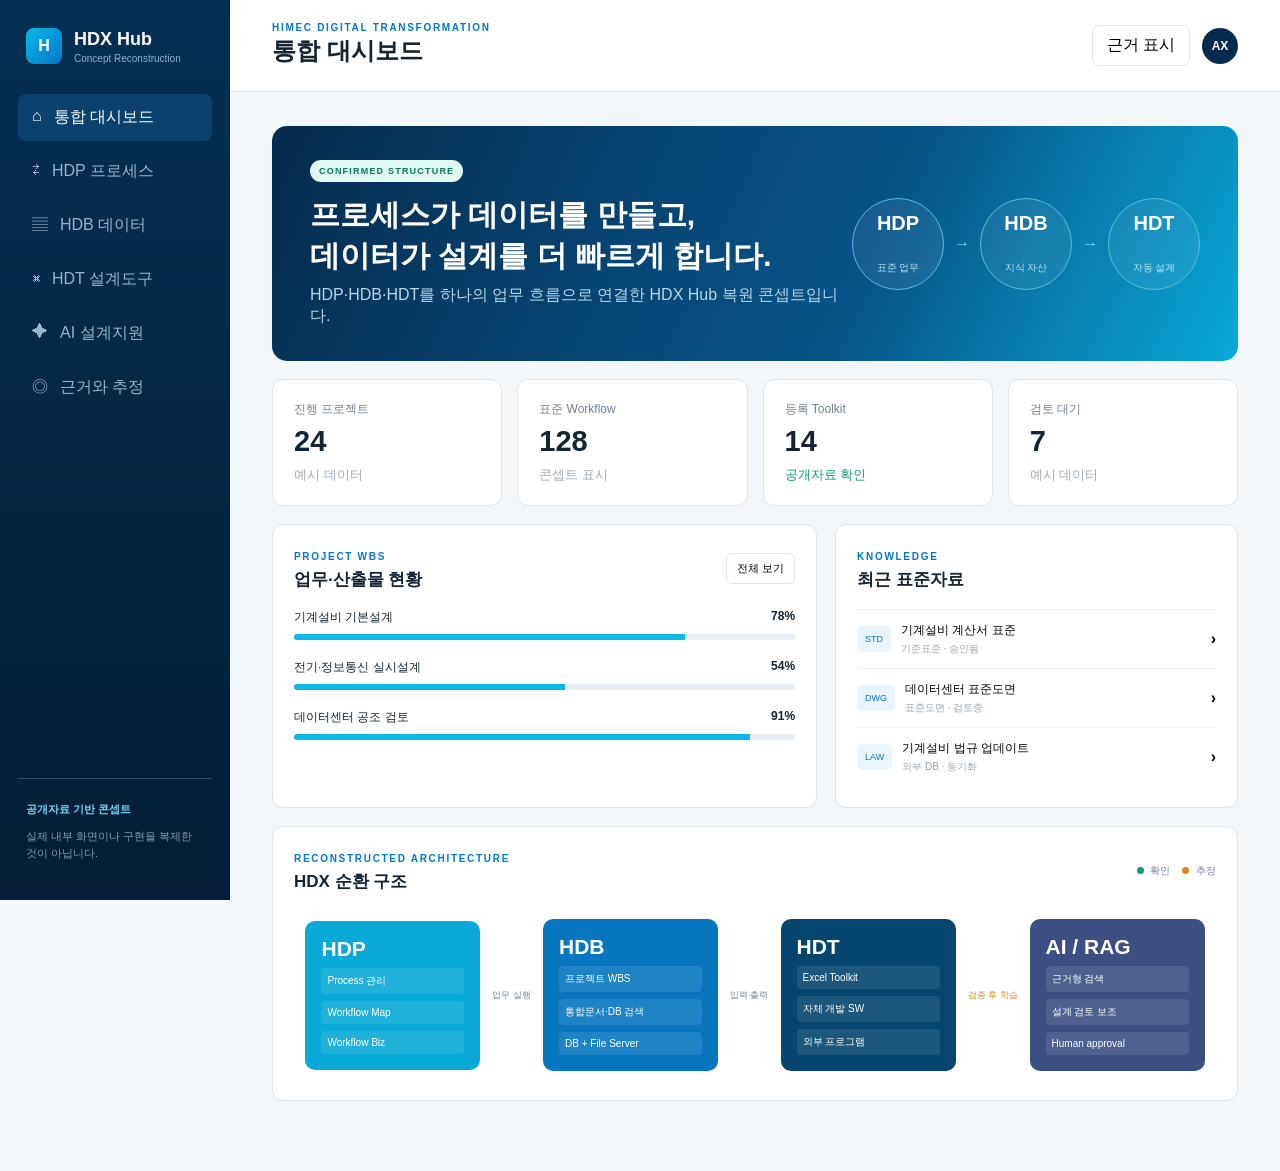
==== index.html @ 9b3a32bc "Publish responsive HDX concept" ====
<!doctype html>
<html lang="ko">
<head>
  <meta charset="utf-8"><meta name="viewport" content="width=device-width,initial-scale=1">
  <meta name="robots" content="noindex,nofollow,noarchive,nosnippet,noimageindex">
  <title>HDX Hub — Reverse Engineering Concept</title>
  <meta name="description" content="하이멕 공개 자료를 토대로 복원한 HDX Hub 플랫폼 콘셉트">
  <link rel="stylesheet" href="style.css">
</head>
<body>
  <aside class="rail">
    <div class="brand"><span class="mark">H</span><div><b>HDX Hub</b><small>Concept Reconstruction</small></div></div>
    <nav id="nav">
      <button class="active" data-view="overview">⌂ <span>통합 대시보드</span></button>
      <button data-view="hdp">⇄ <span>HDP 프로세스</span></button>
      <button data-view="hdb">▤ <span>HDB 데이터</span></button>
      <button data-view="hdt">⌘ <span>HDT 설계도구</span></button>
      <button data-view="ai">✦ <span>AI 설계지원</span></button>
      <button data-view="evidence">◎ <span>근거와 추정</span></button>
    </nav>
    <div class="scope"><b>공개자료 기반 콘셉트</b><p>실제 내부 화면이나 구현을 복제한 것이 아닙니다.</p></div>
  </aside>
  <main>
    <header><div><p class="eyebrow">HIMEC DIGITAL TRANSFORMATION</p><h1 id="title">통합 대시보드</h1></div><div class="header-actions"><button class="ghost" id="toggleEvidence">근거 표시</button><div class="avatar">AX</div></div></header>

    <section class="view active" id="overview">
      <div class="hero"><div><span class="pill confirmed">CONFIRMED STRUCTURE</span><h2>프로세스가 데이터를 만들고,<br>데이터가 설계를 더 빠르게 합니다.</h2><p>HDP·HDB·HDT를 하나의 업무 흐름으로 연결한 HDX Hub 복원 콘셉트입니다.</p></div><div class="cycle"><div>HDP<small>표준 업무</small></div><i>→</i><div>HDB<small>지식 자산</small></div><i>→</i><div>HDT<small>자동 설계</small></div></div></div>
      <div class="metrics"><article><span>진행 프로젝트</span><b>24</b><small>예시 데이터</small></article><article><span>표준 Workflow</span><b>128</b><small>콘셉트 표시</small></article><article><span>등록 Toolkit</span><b>14</b><small class="confirmed-text">공개자료 확인</small></article><article><span>검토 대기</span><b>7</b><small>예시 데이터</small></article></div>
      <div class="grid two"><article class="panel"><div class="panel-head"><div><span class="kicker">PROJECT WBS</span><h3>업무·산출물 현황</h3></div><button>전체 보기</button></div><div class="progress-list"><div><span>기계설비 기본설계</span><b>78%</b><i style="--p:78%"></i></div><div><span>전기·정보통신 실시설계</span><b>54%</b><i style="--p:54%"></i></div><div><span>데이터센터 공조 검토</span><b>91%</b><i style="--p:91%"></i></div></div></article><article class="panel"><div class="panel-head"><div><span class="kicker">KNOWLEDGE</span><h3>최근 표준자료</h3></div></div><div class="docs"><button><i>STD</i><span>기계설비 계산서 표준<small>기준표준 · 승인됨</small></span><b>›</b></button><button><i>DWG</i><span>데이터센터 표준도면<small>표준도면 · 검토중</small></span><b>›</b></button><button><i>LAW</i><span>기계설비 법규 업데이트<small>외부 DB · 동기화</small></span><b>›</b></button></div></article></div>
      <article class="panel architecture"><div class="panel-head"><div><span class="kicker">RECONSTRUCTED ARCHITECTURE</span><h3>HDX 순환 구조</h3></div><span class="legend"><i></i> 확인 <i></i> 추정</span></div><div class="arch-flow"><div class="arch-card cyan"><b>HDP</b><span>Process 관리</span><span>Workflow Map</span><span>Workflow Biz</span></div><em>업무 실행</em><div class="arch-card blue"><b>HDB</b><span>프로젝트 WBS</span><span>통합문서·DB 검색</span><span>DB + File Server</span></div><em>입력·출력</em><div class="arch-card navy"><b>HDT</b><span>Excel Toolkit</span><span>자체 개발 SW</span><span>외부 프로그램</span></div><em class="inferred">검증 후 학습</em><div class="arch-card ai"><b>AI / RAG</b><span>근거형 검색</span><span>설계 검토 보조</span><span>Human approval</span></div></div></article>
    </section>

    <section class="view" id="hdp"><div class="section-intro"><span class="pill confirmed">HDP · ENGINEERING PROCESS</span><h2>숙련자의 암묵지를 실행 가능한 표준으로</h2><p>부서·담당자마다 달랐던 업무를 WBS, 입력조건, 산출물, 검토 게이트로 구조화합니다.</p></div><div class="process-board"><div class="lane-labels"><b>단계</b><b>업무</b><b>입력 데이터</b><b>산출물 / Gate</b></div><div class="process-row"><i>01</i><strong>프로젝트 착수</strong><span>계약·요구조건</span><button>프로젝트 개요 승인</button></div><div class="process-row"><i>02</i><strong>기본설계</strong><span>기준·부하·기상</span><button>계산서 검토</button></div><div class="process-row"><i>03</i><strong>실시설계</strong><span>장비·배관·전력</span><button>도면 간섭 검토</button></div><div class="process-row"><i>04</i><strong>성과품 제출</strong><span>도면·계산서·보고서</span><button>최종 승인·보관</button></div></div><div class="callout"><b>복원 원칙</b><p>프로세스는 단순 체크리스트가 아니라, 각 업무가 어떤 데이터를 읽고 어떤 산출물을 남기는지 정의하는 데이터 생성 규칙이어야 합니다.</p></div></section>

    <section class="view" id="hdb"><div class="section-intro"><span class="pill confirmed">HDB · ENGINEERING DATABASE</span><h2>문서 보관함에서 설계 지식 그래프로</h2><p>공개 개념도의 전사·프로젝트·서버 계층을 화면 정보구조로 복원했습니다.</p></div><div class="data-layout"><div class="tree panel"><h3>프로젝트 분류</h3><button class="selected">▾ 데이터센터</button><button>　서울 DC-24</button><button>　글로벌 DC-07</button><button>▸ 업무시설</button><button>▸ 연구시설</button></div><div class="panel table"><div class="panel-head"><div><span class="kicker">INTEGRATED SEARCH</span><h3>통합문서·DB 검색</h3></div><input placeholder="프로젝트, 문서, 기준, 파라미터 검색"></div><div class="table-row head"><span>유형</span><span>자료명</span><span>프로젝트</span><span>상태</span></div><div class="table-row"><i>CALC</i><b>냉방부하 계산서</b><span>서울 DC-24</span><em>승인</em></div><div class="table-row"><i>DWG</i><b>공조계통 표준도면</b><span>전사 표준</span><em>표준</em></div><div class="table-row"><i>LAW</i><b>관련 법규·공공데이터</b><span>외부 연계</span><em>동기화</em></div></div></div></section>

    <section class="view" id="hdt"><div class="section-intro"><span class="pill confirmed">HDT · ENGINEERING TOOLKITS</span><h2>익숙한 도구를 유지하며 자동화의 문턱을 낮추다</h2><p>Excel·외부 프로그램 연계에서 시작해 자체 개발과 플랫폼 내 직접 설계로 확장합니다.</p></div><div class="tool-grid"><article><i>XL</i><b>Excel Toolkit</b><p>기존 수식·계산 절차 연결</p><span>확인</span></article><article><i>301</i><b>HDT-301</b><p>WUE 연구 기반 도구</p><span>확인</span></article><article><i>302</i><b>HDT-302</b><p>Chiller water saving</p><span>확인</span></article><article><i>LSP</i><b>AutoLISP</b><p>CAD 반복 작업 시범 자동화</p><span>확인</span></article><article class="inferred-card"><i>BIM</i><b>BIM Connector</b><p>Revit/Dynamo 연계 후보</p><span>추정</span></article><article class="inferred-card"><i>API</i><b>Solver Gateway</b><p>해석 SW와 입출력 표준화</p><span>추정</span></article></div></section>

    <section class="view" id="ai"><div class="section-intro"><span class="pill inferred-pill">PROPOSED AI LAYER</span><h2>답을 만드는 AI보다, 근거를 따라가는 AI</h2><p>표준 프로세스와 검증된 DB 위에서만 작동하고 엔지니어 승인 후 업무에 반영되는 구조입니다.</p></div><div class="ai-chat panel"><div class="chat-head"><b>HDX Engineering Assistant</b><span>RAG · Evidence mode</span></div><div class="message user">데이터센터 외기냉방 검토 시 확인해야 할 기준과 유사 프로젝트를 찾아줘.</div><div class="message bot"><b>검토 순서 제안</b><ol><li>프로젝트 요구조건과 기상 기준 확인</li><li>승인된 표준 계산서 및 유사 프로젝트 비교</li><li>HDT 계산 결과와 설계자 판단을 함께 기록</li></ol><div class="citations">근거 3건 · 전사 표준 2 · 프로젝트 문서 1</div></div><div class="approval"><button>근거 열기</button><button class="primary">검토 요청</button></div></div><div class="guardrails"><article><b>출처 고정</b><p>문서 버전·페이지·프로젝트 권한을 함께 반환</p></article><article><b>설계자 승인</b><p>AI 결과는 자동 확정하지 않고 검토 Gate로 전달</p></article><article><b>감사 추적</b><p>질문·근거·결정·수정 이력을 프로젝트에 보존</p></article></div></section>

    <section class="view" id="evidence"><div class="section-intro"><span class="pill confirmed">EVIDENCE MATRIX</span><h2>무엇이 사실이고, 무엇이 복원 가설인가</h2><p>UI 요소를 클릭하면 근거 수준이 드러나도록 설계했습니다.</p></div><div class="evidence-table panel"><div class="ev-row head"><span>구성</span><span>판정</span><span>근거</span><span>해석</span></div><div class="ev-row"><b>HDP/HDB/HDT 3요소</b><em class="ok">확인</em><span>하이멕 DX 논문 Fig.1</span><p>플랫폼의 공식 정보구조</p></div><div class="ev-row"><b>Workflow·WBS·통합검색</b><em class="ok">확인</em><span>2025 DX 구축사례 논문</span><p>공개 개념도에 명시</p></div><div class="ev-row"><b>DB + File Server</b><em class="ok">확인</em><span>2025 DX 구축사례 논문</span><p>파라미터와 문서 분리</p></div><div class="ev-row"><b>RAG 검색 계층</b><em class="partial">부분확인</em><span>회사 발표의 RAG 구축</span><p>HDB 위 배치는 합리적 추정</p></div><div class="ev-row"><b>Revit/Dynamo 직접 연동</b><em class="guess">미확인</em><span>업계 벤치마크</span><p>후보 기능이며 현재 사실 아님</p></div><div class="ev-row"><b>지식그래프·디지털트윈</b><em class="guess">제안</em><span>글로벌 AX 방향</span><p>중장기 확장 계층</p></div></div></section>
  </main>
  <script src="app.js"></script>
</body></html>
---- style.css ----
:root{--blue:#0477c9;--cyan:#09b8e8;--navy:#062b4d;--ink:#152332;--muted:#718092;--line:#dce6ee;--bg:#f3f7fa;--white:#fff;--green:#0f9b78;--amber:#d78b15}*{box-sizing:border-box}body{margin:0;font-family:Inter,Pretendard,"Noto Sans KR",Arial,sans-serif;color:var(--ink);background:var(--bg)}button,input{font:inherit}.rail{position:fixed;inset:0 auto 0 0;width:230px;background:linear-gradient(180deg,#052f53,#031e36);color:#fff;padding:28px 18px;display:flex;flex-direction:column;z-index:5}.brand{display:flex;gap:12px;align-items:center;padding:0 8px 30px}.mark{width:36px;height:36px;border-radius:8px;display:grid;place-items:center;background:linear-gradient(135deg,var(--cyan),var(--blue));font-weight:900}.brand b{display:block;font-size:18px}.brand small{display:block;color:#8eb1cd;font-size:10px;margin-top:3px}nav{display:grid;gap:7px}nav button{border:0;background:transparent;color:#97b5cc;text-align:left;padding:13px 14px;border-radius:8px;cursor:pointer;display:flex;gap:12px}nav button.active,nav button:hover{background:#0b416c;color:white}.scope{margin-top:auto;border-top:1px solid #31516a;padding:20px 8px 0}.scope b{font-size:11px;color:#6ed8f3}.scope p{font-size:11px;color:#829db2;line-height:1.5}main{margin-left:230px;min-height:100vh}header{height:92px;background:white;border-bottom:1px solid var(--line);display:flex;align-items:center;justify-content:space-between;padding:0 42px;position:sticky;top:0;z-index:4}h1{font-size:24px;margin:2px 0}.eyebrow,.kicker{font-size:10px;letter-spacing:1.7px;color:var(--blue);font-weight:800;margin:0}.header-actions{display:flex;align-items:center;gap:12px}.ghost{border:1px solid var(--line);background:#fff;border-radius:7px;padding:9px 14px;cursor:pointer}.avatar{width:36px;height:36px;border-radius:50%;background:var(--navy);color:white;display:grid;place-items:center;font-size:12px;font-weight:800}.view{display:none;padding:34px 42px 70px;max-width:1500px;margin:auto}.view.active{display:block}.hero{background:linear-gradient(115deg,#062b4d 0%,#07558a 62%,#09a9d9);color:white;border-radius:15px;padding:34px 38px;display:flex;justify-content:space-between;align-items:center;overflow:hidden}.hero h2{font-size:30px;line-height:1.35;margin:13px 0 9px}.hero p{color:#b9d7e9;margin:0}.pill{display:inline-block;font-size:9px;letter-spacing:1.2px;padding:6px 9px;border-radius:20px;font-weight:800}.confirmed{background:#dff8f2;color:#08795e}.inferred-pill{background:#fff2d9;color:#a45e00}.cycle{display:flex;align-items:center;gap:10px}.cycle div{width:92px;height:92px;border:1px solid #57bddd;background:#ffffff10;border-radius:50%;display:grid;place-items:center;font-size:20px;font-weight:800}.cycle small{display:block;font-size:10px;color:#bce4ef;font-weight:400}.cycle i{font-style:normal;color:#7ddbf3}.metrics{display:grid;grid-template-columns:repeat(4,1fr);gap:15px;margin:18px 0}.metrics article,.panel{background:white;border:1px solid var(--line);border-radius:11px;padding:21px}.metrics span{display:block;color:var(--muted);font-size:12px}.metrics b{font-size:29px;display:block;margin:7px 0}.metrics small{color:#a0abb6}.confirmed-text{color:var(--green)!important}.grid.two{display:grid;grid-template-columns:1.15fr .85fr;gap:18px}.panel-head{display:flex;align-items:center;justify-content:space-between;margin-bottom:18px}.panel-head h3{margin:4px 0 0;font-size:17px}.panel-head button,.panel-head input{border:1px solid var(--line);background:white;border-radius:6px;padding:7px 10px;font-size:11px}.progress-list{display:grid;gap:19px}.progress-list div{display:grid;grid-template-columns:1fr auto;gap:8px;font-size:12px}.progress-list i{grid-column:1/3;height:6px;border-radius:10px;background:linear-gradient(90deg,var(--cyan) var(--p),#e8eef3 var(--p));}.docs{display:grid}.docs button{border:0;border-top:1px solid #edf1f5;background:white;padding:12px 0;display:flex;align-items:center;gap:10px;text-align:left}.docs i{font-style:normal;font-size:9px;background:#eaf4fb;color:var(--blue);padding:8px;border-radius:5px}.docs span{flex:1;font-size:12px}.docs small{display:block;color:#98a4af;margin-top:3px}.architecture{margin-top:18px}.legend{font-size:10px;color:var(--muted)}.legend i{display:inline-block;width:7px;height:7px;background:var(--green);border-radius:50%;margin:0 4px 0 9px}.legend i:last-child{background:var(--amber)}.arch-flow{display:flex;align-items:center;justify-content:center;gap:12px;overflow:auto;padding:8px}.arch-card{min-width:175px;border-radius:10px;color:#fff;padding:16px;display:grid;gap:7px}.arch-card b{font-size:21px}.arch-card span{font-size:10px;background:#ffffff18;padding:6px;border-radius:4px}.cyan{background:#09a9d7}.blue{background:#0876bf}.navy{background:#06466e}.ai{background:#3b4f83}.arch-flow em{font-size:9px;color:#7c8995;font-style:normal}.arch-flow .inferred{color:var(--amber)}.section-intro{margin:10px 0 28px}.section-intro h2{font-size:28px;margin:13px 0 8px}.section-intro p{color:var(--muted)}.process-board{background:white;border:1px solid var(--line);border-radius:12px;overflow:hidden}.lane-labels,.process-row{display:grid;grid-template-columns:70px 1fr 1.2fr 1fr;align-items:center}.lane-labels{background:#eef5f9;color:#61768a;font-size:10px;padding:12px 20px}.process-row{padding:18px 20px;border-top:1px solid var(--line)}.process-row i{font-style:normal;color:var(--cyan);font-weight:800}.process-row span{color:var(--muted);font-size:12px}.process-row button{background:#edf7fc;color:#0472b7;border:0;border-radius:6px;padding:9px}.callout{border-left:4px solid var(--cyan);background:#eaf8fc;padding:16px 20px;margin-top:18px}.callout p{margin:5px 0;color:#4b6575}.data-layout{display:grid;grid-template-columns:230px 1fr;gap:18px}.tree{display:grid;align-content:start;gap:6px}.tree button{text-align:left;border:0;background:white;padding:10px;border-radius:5px;color:#667788}.tree button.selected{background:#e4f4fb;color:#0471b5;font-weight:700}.table .panel-head input{width:280px}.table-row{display:grid;grid-template-columns:65px 1.5fr 1fr 80px;align-items:center;padding:14px;border-top:1px solid var(--line);font-size:11px}.table-row i{font-style:normal;color:var(--blue);font-weight:800}.table-row em{font-style:normal;color:var(--green)}.table-row.head{color:#8795a2;background:#f7fafc}.tool-grid{display:grid;grid-template-columns:repeat(3,1fr);gap:16px}.tool-grid article{background:white;border:1px solid var(--line);border-radius:11px;padding:24px;position:relative}.tool-grid i{display:grid;place-items:center;width:44px;height:44px;border-radius:8px;background:#e5f5fb;color:var(--blue);font-style:normal;font-weight:800}.tool-grid b{display:block;margin:17px 0 6px}.tool-grid p{color:var(--muted);font-size:12px}.tool-grid span{position:absolute;right:16px;top:16px;color:var(--green);font-size:10px}.tool-grid .inferred-card{border-style:dashed}.tool-grid .inferred-card span{color:var(--amber)}.ai-chat{max-width:800px;margin:auto}.chat-head{display:flex;justify-content:space-between;border-bottom:1px solid var(--line);padding-bottom:14px}.chat-head span{color:var(--green);font-size:11px}.message{max-width:78%;padding:15px 17px;border-radius:12px;margin:18px 0;font-size:13px;line-height:1.65}.message.user{margin-left:auto;background:var(--blue);color:white}.message.bot{background:#f1f6f9}.message ol{padding-left:19px}.citations{color:var(--blue);border-top:1px solid var(--line);margin-top:10px;padding-top:8px;font-size:10px}.approval{text-align:right}.approval button{border:1px solid var(--line);background:white;border-radius:6px;padding:9px 14px;margin-left:7px}.approval .primary{background:var(--blue);color:white}.guardrails{display:grid;grid-template-columns:repeat(3,1fr);gap:15px;max-width:800px;margin:18px auto}.guardrails article{background:white;border:1px solid var(--line);padding:18px;border-radius:9px}.guardrails p{font-size:11px;color:var(--muted)}.ev-row{display:grid;grid-template-columns:1.1fr 90px 1.2fr 1fr;gap:15px;align-items:center;padding:15px;border-top:1px solid var(--line);font-size:11px}.ev-row.head{background:#f5f8fa;color:#778794}.ev-row em{font-style:normal;font-weight:800}.ok{color:var(--green)}.partial{color:var(--blue)}.guess{color:var(--amber)}.evidence-on .inferred-card,.evidence-on .arch-flow .inferred{outline:2px solid #f0b34e}@media(max-width:1000px){.rail{width:76px}.brand div,nav span,.scope{display:none}main{margin-left:76px}.cycle{display:none}.metrics{grid-template-columns:repeat(2,1fr)}.grid.two,.data-layout{grid-template-columns:1fr}.arch-flow{justify-content:flex-start}.tool-grid{grid-template-columns:repeat(2,1fr)}}@media(max-width:650px){header,.view{padding-left:20px;padding-right:20px}.hero{padding:25px}.hero h2{font-size:23px}.metrics,.tool-grid,.guardrails{grid-template-columns:1fr}.lane-labels{display:none}.process-row{grid-template-columns:40px 1fr}.process-row span,.process-row button{grid-column:2}.ev-row{grid-template-columns:1fr 80px}.ev-row span,.ev-row p{grid-column:1/3}.table-row{grid-template-columns:50px 1fr}.table-row span,.table-row em{display:none}}
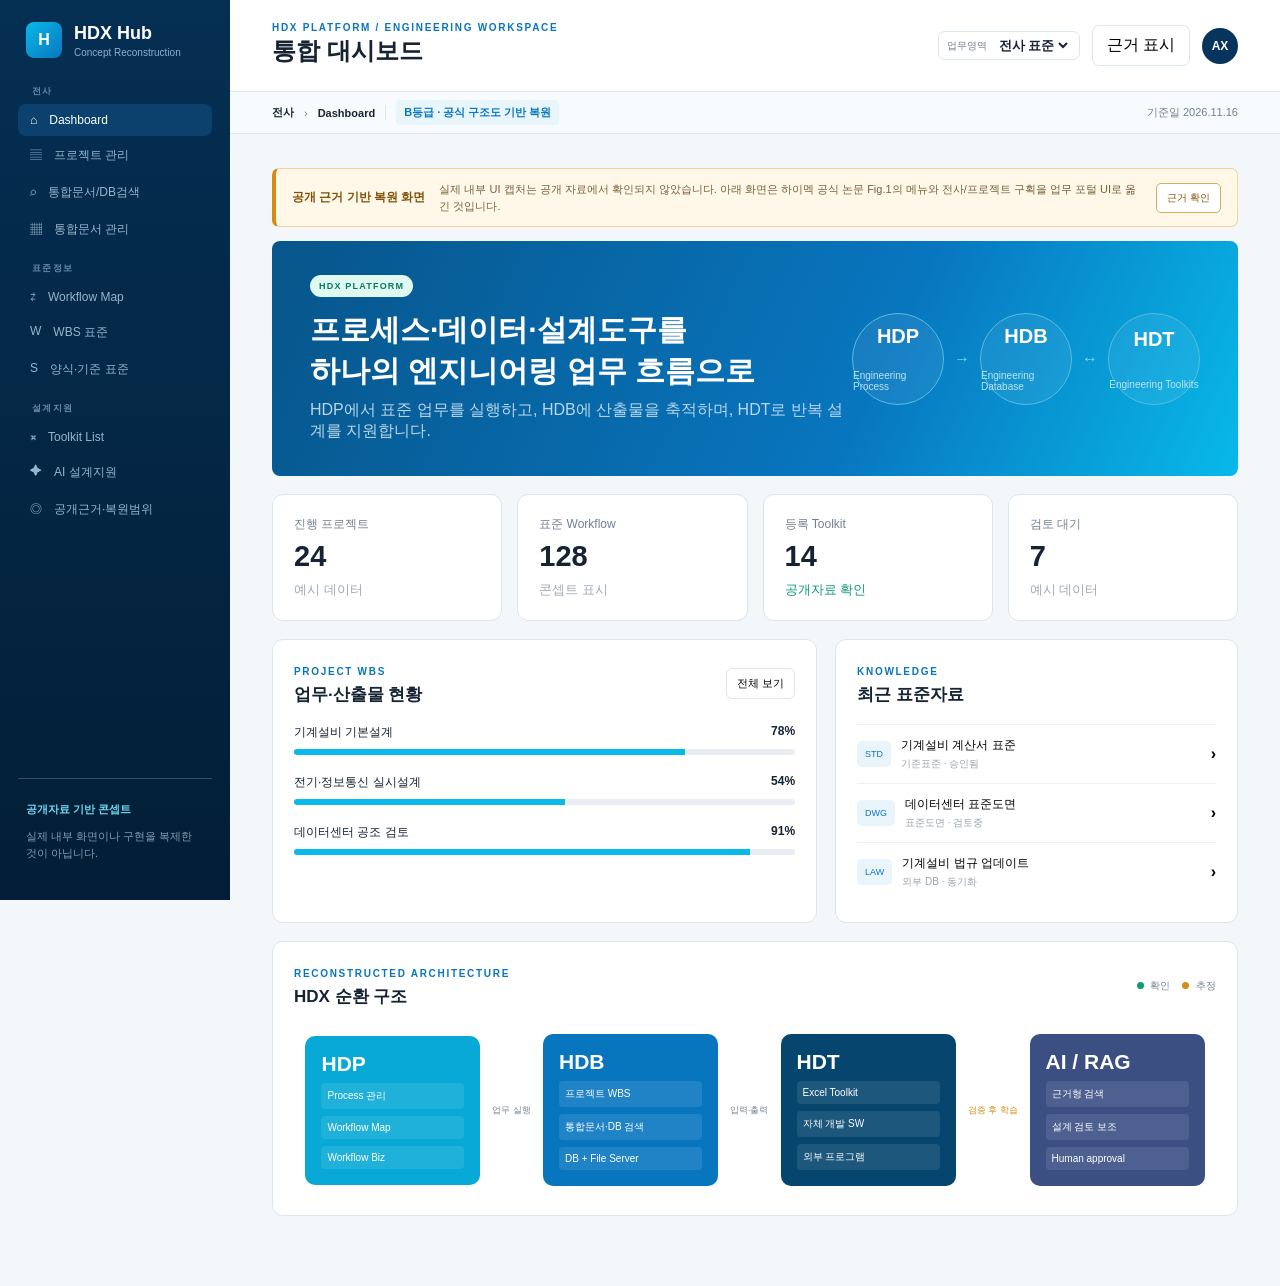
==== commit 6b847bc5: "Refine HDX Hub from public evidence" ====
--- a/index.html
+++ b/index.html
@@ -6,25 +6,35 @@
   <title>HDX Hub — Reverse Engineering Concept</title>
   <meta name="description" content="하이멕 공개 자료를 토대로 복원한 HDX Hub 플랫폼 콘셉트">
   <link rel="stylesheet" href="style.css">
+  <link rel="stylesheet" href="hdx-evidence.css">
 </head>
 <body>
   <aside class="rail">
     <div class="brand"><span class="mark">H</span><div><b>HDX Hub</b><small>Concept Reconstruction</small></div></div>
     <nav id="nav">
-      <button class="active" data-view="overview">⌂ <span>통합 대시보드</span></button>
-      <button data-view="hdp">⇄ <span>HDP 프로세스</span></button>
-      <button data-view="hdb">▤ <span>HDB 데이터</span></button>
-      <button data-view="hdt">⌘ <span>HDT 설계도구</span></button>
+      <small class="nav-label">전사</small>
+      <button class="active" data-view="overview">⌂ <span>Dashboard</span></button>
+      <button data-view="hdb">▤ <span>프로젝트 관리</span></button>
+      <button data-view="hdb">⌕ <span>통합문서/DB검색</span></button>
+      <button data-view="hdb">▦ <span>통합문서 관리</span></button>
+      <small class="nav-label">표준정보</small>
+      <button data-view="hdp">⇄ <span>Workflow Map</span></button>
+      <button data-view="hdp">W <span>WBS 표준</span></button>
+      <button data-view="hdb">S <span>양식·기준 표준</span></button>
+      <small class="nav-label">설계지원</small>
+      <button data-view="hdt">⌘ <span>Toolkit List</span></button>
       <button data-view="ai">✦ <span>AI 설계지원</span></button>
-      <button data-view="evidence">◎ <span>근거와 추정</span></button>
+      <button data-view="evidence">◎ <span>공개근거·복원범위</span></button>
     </nav>
     <div class="scope"><b>공개자료 기반 콘셉트</b><p>실제 내부 화면이나 구현을 복제한 것이 아닙니다.</p></div>
   </aside>
   <main>
-    <header><div><p class="eyebrow">HIMEC DIGITAL TRANSFORMATION</p><h1 id="title">통합 대시보드</h1></div><div class="header-actions"><button class="ghost" id="toggleEvidence">근거 표시</button><div class="avatar">AX</div></div></header>
+    <header><div><p class="eyebrow">HDX PLATFORM / ENGINEERING WORKSPACE</p><h1 id="title">통합 대시보드</h1></div><div class="header-actions"><label class="project-switch"><span>업무영역</span><select><option>전사 표준</option><option>프로젝트</option></select></label><button class="ghost" id="toggleEvidence">근거 표시</button><div class="avatar">AX</div></div></header>
+    <div class="workspace-bar"><b>전사</b><span>›</span><strong>Dashboard</strong><i></i><span class="source-badge">B등급 · 공식 구조도 기반 복원</span><time>기준일 2026.11.16</time></div>
 
     <section class="view active" id="overview">
-      <div class="hero"><div><span class="pill confirmed">CONFIRMED STRUCTURE</span><h2>프로세스가 데이터를 만들고,<br>데이터가 설계를 더 빠르게 합니다.</h2><p>HDP·HDB·HDT를 하나의 업무 흐름으로 연결한 HDX Hub 복원 콘셉트입니다.</p></div><div class="cycle"><div>HDP<small>표준 업무</small></div><i>→</i><div>HDB<small>지식 자산</small></div><i>→</i><div>HDT<small>자동 설계</small></div></div></div>
+      <div class="reconstruction-notice"><b>공개 근거 기반 복원 화면</b><p>실제 내부 UI 캡처는 공개 자료에서 확인되지 않았습니다. 아래 화면은 하이멕 공식 논문 Fig.1의 메뉴와 전사/프로젝트 구획을 업무 포털 UI로 옮긴 것입니다.</p><button data-go="evidence">근거 확인</button></div>
+      <div class="hero"><div><span class="pill confirmed">HDX PLATFORM</span><h2>프로세스·데이터·설계도구를<br>하나의 엔지니어링 업무 흐름으로</h2><p>HDP에서 표준 업무를 실행하고, HDB에 산출물을 축적하며, HDT로 반복 설계를 지원합니다.</p></div><div class="cycle"><div>HDP<small>Engineering Process</small></div><i>→</i><div>HDB<small>Engineering Database</small></div><i>↔</i><div>HDT<small>Engineering Toolkits</small></div></div></div>
       <div class="metrics"><article><span>진행 프로젝트</span><b>24</b><small>예시 데이터</small></article><article><span>표준 Workflow</span><b>128</b><small>콘셉트 표시</small></article><article><span>등록 Toolkit</span><b>14</b><small class="confirmed-text">공개자료 확인</small></article><article><span>검토 대기</span><b>7</b><small>예시 데이터</small></article></div>
       <div class="grid two"><article class="panel"><div class="panel-head"><div><span class="kicker">PROJECT WBS</span><h3>업무·산출물 현황</h3></div><button>전체 보기</button></div><div class="progress-list"><div><span>기계설비 기본설계</span><b>78%</b><i style="--p:78%"></i></div><div><span>전기·정보통신 실시설계</span><b>54%</b><i style="--p:54%"></i></div><div><span>데이터센터 공조 검토</span><b>91%</b><i style="--p:91%"></i></div></div></article><article class="panel"><div class="panel-head"><div><span class="kicker">KNOWLEDGE</span><h3>최근 표준자료</h3></div></div><div class="docs"><button><i>STD</i><span>기계설비 계산서 표준<small>기준표준 · 승인됨</small></span><b>›</b></button><button><i>DWG</i><span>데이터센터 표준도면<small>표준도면 · 검토중</small></span><b>›</b></button><button><i>LAW</i><span>기계설비 법규 업데이트<small>외부 DB · 동기화</small></span><b>›</b></button></div></article></div>
       <article class="panel architecture"><div class="panel-head"><div><span class="kicker">RECONSTRUCTED ARCHITECTURE</span><h3>HDX 순환 구조</h3></div><span class="legend"><i></i> 확인 <i></i> 추정</span></div><div class="arch-flow"><div class="arch-card cyan"><b>HDP</b><span>Process 관리</span><span>Workflow Map</span><span>Workflow Biz</span></div><em>업무 실행</em><div class="arch-card blue"><b>HDB</b><span>프로젝트 WBS</span><span>통합문서·DB 검색</span><span>DB + File Server</span></div><em>입력·출력</em><div class="arch-card navy"><b>HDT</b><span>Excel Toolkit</span><span>자체 개발 SW</span><span>외부 프로그램</span></div><em class="inferred">검증 후 학습</em><div class="arch-card ai"><b>AI / RAG</b><span>근거형 검색</span><span>설계 검토 보조</span><span>Human approval</span></div></div></article>
--- a/hdx-evidence.css
+++ b/hdx-evidence.css
@@ -0,0 +1,113 @@
+/* Official Fig.1-informed workspace treatment. Actual internal UI is not public. */
+:root {
+  --blue: #0876bf;
+  --cyan: #08b9e9;
+  --navy: #06345d;
+}
+
+.rail {
+  padding-top: 22px;
+  overflow-y: auto;
+}
+
+.brand { padding-bottom: 14px; }
+nav { gap: 2px; }
+nav button { padding: 9px 12px; font-size: 12px; }
+
+.nav-label {
+  display: block;
+  color: #6489a6;
+  font-size: 9px;
+  letter-spacing: 1.3px;
+  font-weight: 800;
+  padding: 13px 14px 4px;
+  text-transform: uppercase;
+}
+
+.project-switch {
+  display: flex;
+  align-items: center;
+  gap: 8px;
+  border: 1px solid var(--line);
+  border-radius: 7px;
+  padding: 5px 8px;
+  color: var(--muted);
+  font-size: 10px;
+}
+
+.project-switch select {
+  border: 0;
+  background: transparent;
+  color: var(--ink);
+  font-weight: 700;
+  outline: 0;
+}
+
+.workspace-bar {
+  height: 42px;
+  background: #f8fbfd;
+  border-bottom: 1px solid var(--line);
+  display: flex;
+  align-items: center;
+  gap: 10px;
+  padding: 0 42px;
+  color: var(--muted);
+  font-size: 11px;
+}
+
+.workspace-bar b,
+.workspace-bar strong { color: var(--ink); }
+.workspace-bar i { height: 15px; width: 1px; background: var(--line); }
+.workspace-bar time { margin-left: auto; }
+
+.source-badge {
+  background: #e8f5fb;
+  color: var(--blue);
+  padding: 5px 8px;
+  border-radius: 4px;
+  font-weight: 700;
+}
+
+.reconstruction-notice {
+  display: grid;
+  grid-template-columns: auto 1fr auto;
+  align-items: center;
+  gap: 14px;
+  background: #fff8e8;
+  border: 1px solid #ecd59e;
+  border-left: 4px solid var(--amber);
+  padding: 12px 16px;
+  margin-bottom: 14px;
+  border-radius: 7px;
+}
+
+.reconstruction-notice b { font-size: 12px; color: #81520b; }
+.reconstruction-notice p { margin: 0; color: #765f3a; font-size: 11px; line-height: 1.5; }
+.reconstruction-notice button {
+  border: 1px solid #d3ae5b;
+  background: white;
+  color: #81520b;
+  border-radius: 5px;
+  padding: 7px 10px;
+  cursor: pointer;
+  font-size: 10px;
+}
+
+.hero {
+  border-radius: 8px;
+  background: linear-gradient(115deg, #07558a 0%, #0876bf 62%, #08b9e9);
+}
+
+@media (max-width: 1000px) {
+  .nav-label { font-size: 0; height: 8px; padding: 0; }
+  .workspace-bar { padding: 0 22px; }
+  .project-switch span { display: none; }
+}
+
+@media (max-width: 650px) {
+  .workspace-bar { overflow-x: auto; white-space: nowrap; }
+  .workspace-bar time { display: none; }
+  .reconstruction-notice { grid-template-columns: 1fr; }
+  .reconstruction-notice button { justify-self: start; }
+  .project-switch { display: none; }
+}
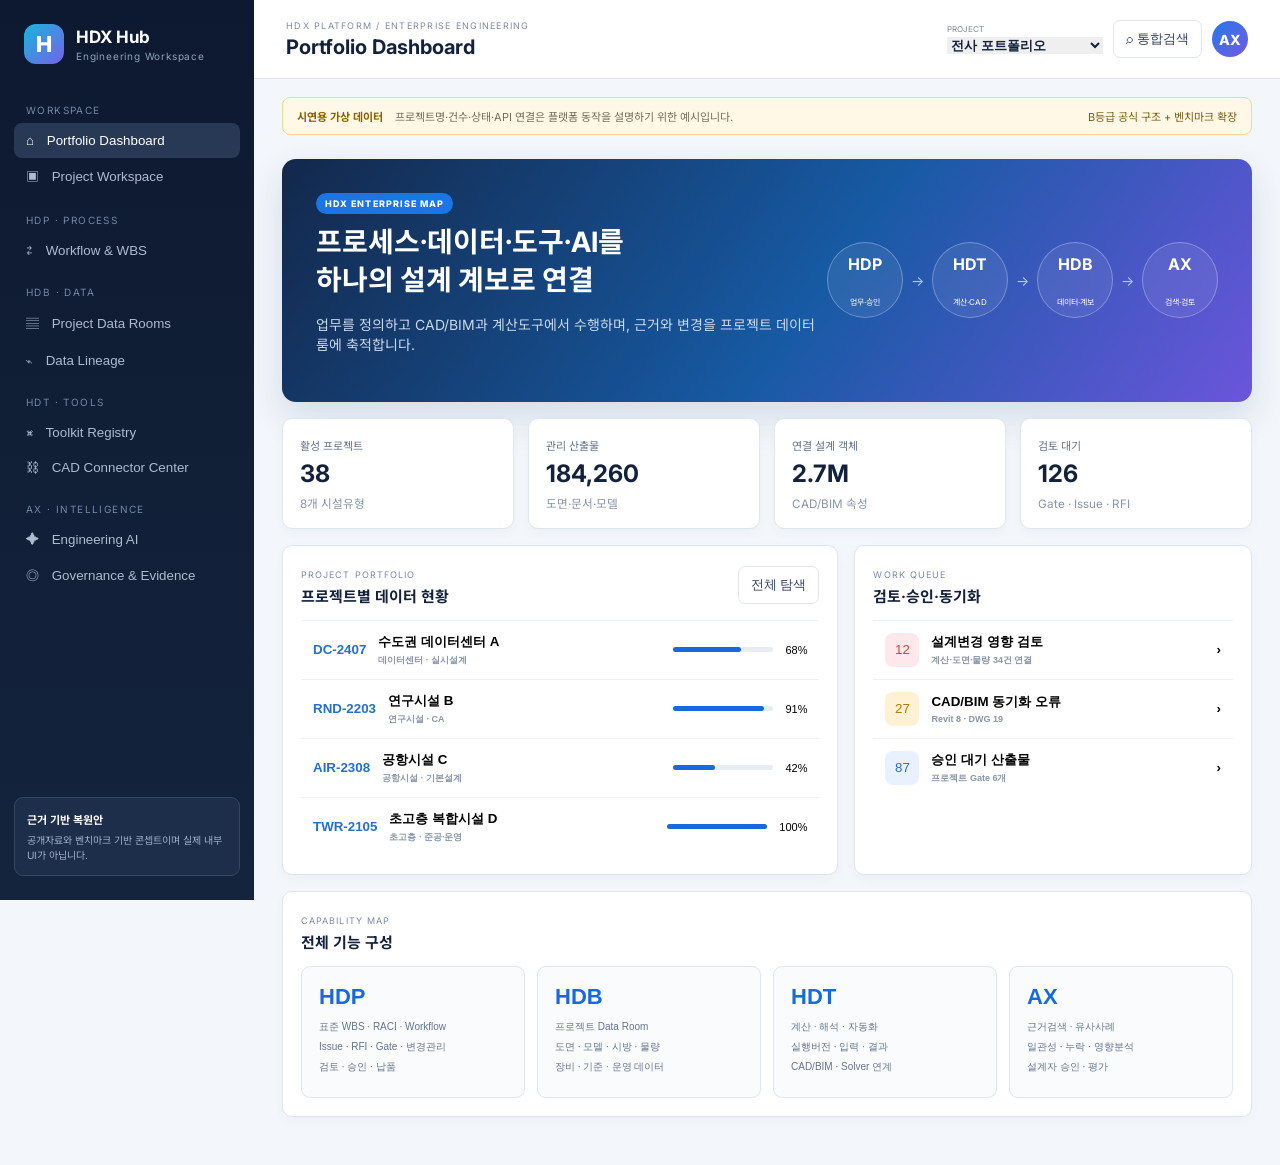
==== commit c14e5ead: "Expand HDX enterprise data and CAD connector concept" ====
--- a/index.html
+++ b/index.html
@@ -1,54 +1,27 @@
-<!doctype html>
-<html lang="ko">
-<head>
-  <meta charset="utf-8"><meta name="viewport" content="width=device-width,initial-scale=1">
-  <meta name="robots" content="noindex,nofollow,noarchive,nosnippet,noimageindex">
-  <title>HDX Hub — Reverse Engineering Concept</title>
-  <meta name="description" content="하이멕 공개 자료를 토대로 복원한 HDX Hub 플랫폼 콘셉트">
-  <link rel="stylesheet" href="style.css">
-  <link rel="stylesheet" href="hdx-evidence.css">
-</head>
-<body>
-  <aside class="rail">
-    <div class="brand"><span class="mark">H</span><div><b>HDX Hub</b><small>Concept Reconstruction</small></div></div>
-    <nav id="nav">
-      <small class="nav-label">전사</small>
-      <button class="active" data-view="overview">⌂ <span>Dashboard</span></button>
-      <button data-view="hdb">▤ <span>프로젝트 관리</span></button>
-      <button data-view="hdb">⌕ <span>통합문서/DB검색</span></button>
-      <button data-view="hdb">▦ <span>통합문서 관리</span></button>
-      <small class="nav-label">표준정보</small>
-      <button data-view="hdp">⇄ <span>Workflow Map</span></button>
-      <button data-view="hdp">W <span>WBS 표준</span></button>
-      <button data-view="hdb">S <span>양식·기준 표준</span></button>
-      <small class="nav-label">설계지원</small>
-      <button data-view="hdt">⌘ <span>Toolkit List</span></button>
-      <button data-view="ai">✦ <span>AI 설계지원</span></button>
-      <button data-view="evidence">◎ <span>공개근거·복원범위</span></button>
-    </nav>
-    <div class="scope"><b>공개자료 기반 콘셉트</b><p>실제 내부 화면이나 구현을 복제한 것이 아닙니다.</p></div>
-  </aside>
-  <main>
-    <header><div><p class="eyebrow">HDX PLATFORM / ENGINEERING WORKSPACE</p><h1 id="title">통합 대시보드</h1></div><div class="header-actions"><label class="project-switch"><span>업무영역</span><select><option>전사 표준</option><option>프로젝트</option></select></label><button class="ghost" id="toggleEvidence">근거 표시</button><div class="avatar">AX</div></div></header>
-    <div class="workspace-bar"><b>전사</b><span>›</span><strong>Dashboard</strong><i></i><span class="source-badge">B등급 · 공식 구조도 기반 복원</span><time>기준일 2026.11.16</time></div>
+<!doctype html><html lang="ko"><head><meta charset="utf-8"><meta name="viewport" content="width=device-width,initial-scale=1"><meta name="robots" content="noindex,nofollow,noarchive"><title>HDX Hub Enterprise Concept</title><link rel="stylesheet" href="platform.css"></head><body>
+<aside class="rail"><div class="brand"><span>H</span><div><b>HDX Hub</b><small>Engineering Workspace</small></div></div><nav id="nav">
+<p>WORKSPACE</p><button class="active" data-view="dashboard">⌂ <span>Portfolio Dashboard</span></button><button data-view="project">▣ <span>Project Workspace</span></button>
+<p>HDP · PROCESS</p><button data-view="hdp">⇄ <span>Workflow & WBS</span></button>
+<p>HDB · DATA</p><button data-view="hdb">▤ <span>Project Data Rooms</span></button><button data-view="lineage">⌁ <span>Data Lineage</span></button>
+<p>HDT · TOOLS</p><button data-view="hdt">⌘ <span>Toolkit Registry</span></button><button data-view="connector">⛓ <span>CAD Connector Center</span></button>
+<p>AX · INTELLIGENCE</p><button data-view="ax">✦ <span>Engineering AI</span></button><button data-view="governance">◎ <span>Governance & Evidence</span></button></nav><div class="scope"><b>근거 기반 복원안</b><p>공개자료와 벤치마크 기반 콘셉트이며 실제 내부 UI가 아닙니다.</p></div></aside>
+<main><header><div><p class="eyebrow">HDX PLATFORM / ENTERPRISE ENGINEERING</p><h1 id="title">Portfolio Dashboard</h1></div><div class="head-actions"><label>PROJECT<select><option>전사 포트폴리오</option><option>DC-2407 데이터센터 A</option><option>RND-2203 연구시설 B</option></select></label><button>⌕ 통합검색</button><span class="avatar">AX</span></div></header><div class="notice"><b>시연용 가상 데이터</b><span>프로젝트명·건수·상태·API 연결은 플랫폼 동작을 설명하기 위한 예시입니다.</span><em>B등급 공식 구조 + 벤치마크 확장</em></div>
 
-    <section class="view active" id="overview">
-      <div class="reconstruction-notice"><b>공개 근거 기반 복원 화면</b><p>실제 내부 UI 캡처는 공개 자료에서 확인되지 않았습니다. 아래 화면은 하이멕 공식 논문 Fig.1의 메뉴와 전사/프로젝트 구획을 업무 포털 UI로 옮긴 것입니다.</p><button data-go="evidence">근거 확인</button></div>
-      <div class="hero"><div><span class="pill confirmed">HDX PLATFORM</span><h2>프로세스·데이터·설계도구를<br>하나의 엔지니어링 업무 흐름으로</h2><p>HDP에서 표준 업무를 실행하고, HDB에 산출물을 축적하며, HDT로 반복 설계를 지원합니다.</p></div><div class="cycle"><div>HDP<small>Engineering Process</small></div><i>→</i><div>HDB<small>Engineering Database</small></div><i>↔</i><div>HDT<small>Engineering Toolkits</small></div></div></div>
-      <div class="metrics"><article><span>진행 프로젝트</span><b>24</b><small>예시 데이터</small></article><article><span>표준 Workflow</span><b>128</b><small>콘셉트 표시</small></article><article><span>등록 Toolkit</span><b>14</b><small class="confirmed-text">공개자료 확인</small></article><article><span>검토 대기</span><b>7</b><small>예시 데이터</small></article></div>
-      <div class="grid two"><article class="panel"><div class="panel-head"><div><span class="kicker">PROJECT WBS</span><h3>업무·산출물 현황</h3></div><button>전체 보기</button></div><div class="progress-list"><div><span>기계설비 기본설계</span><b>78%</b><i style="--p:78%"></i></div><div><span>전기·정보통신 실시설계</span><b>54%</b><i style="--p:54%"></i></div><div><span>데이터센터 공조 검토</span><b>91%</b><i style="--p:91%"></i></div></div></article><article class="panel"><div class="panel-head"><div><span class="kicker">KNOWLEDGE</span><h3>최근 표준자료</h3></div></div><div class="docs"><button><i>STD</i><span>기계설비 계산서 표준<small>기준표준 · 승인됨</small></span><b>›</b></button><button><i>DWG</i><span>데이터센터 표준도면<small>표준도면 · 검토중</small></span><b>›</b></button><button><i>LAW</i><span>기계설비 법규 업데이트<small>외부 DB · 동기화</small></span><b>›</b></button></div></article></div>
-      <article class="panel architecture"><div class="panel-head"><div><span class="kicker">RECONSTRUCTED ARCHITECTURE</span><h3>HDX 순환 구조</h3></div><span class="legend"><i></i> 확인 <i></i> 추정</span></div><div class="arch-flow"><div class="arch-card cyan"><b>HDP</b><span>Process 관리</span><span>Workflow Map</span><span>Workflow Biz</span></div><em>업무 실행</em><div class="arch-card blue"><b>HDB</b><span>프로젝트 WBS</span><span>통합문서·DB 검색</span><span>DB + File Server</span></div><em>입력·출력</em><div class="arch-card navy"><b>HDT</b><span>Excel Toolkit</span><span>자체 개발 SW</span><span>외부 프로그램</span></div><em class="inferred">검증 후 학습</em><div class="arch-card ai"><b>AI / RAG</b><span>근거형 검색</span><span>설계 검토 보조</span><span>Human approval</span></div></div></article>
-    </section>
+<section id="dashboard" class="view active"><div class="hero"><div><span class="tag blue">HDX ENTERPRISE MAP</span><h2>프로세스·데이터·도구·AI를<br>하나의 설계 계보로 연결</h2><p>업무를 정의하고 CAD/BIM과 계산도구에서 수행하며, 근거와 변경을 프로젝트 데이터룸에 축적합니다.</p></div><div class="loop"><b>HDP<small>업무·승인</small></b><i>→</i><b>HDT<small>계산·CAD</small></b><i>→</i><b>HDB<small>데이터·계보</small></b><i>→</i><b>AX<small>검색·검토</small></b></div></div><div class="kpis"><article><span>활성 프로젝트</span><b>38</b><small>8개 시설유형</small></article><article><span>관리 산출물</span><b>184,260</b><small>도면·문서·모델</small></article><article><span>연결 설계 객체</span><b>2.7M</b><small>CAD/BIM 속성</small></article><article><span>검토 대기</span><b>126</b><small>Gate · Issue · RFI</small></article></div><div class="grid2"><article class="panel"><div class="panel-head"><div><span>PROJECT PORTFOLIO</span><h3>프로젝트별 데이터 현황</h3></div><button data-go="hdb">전체 탐색</button></div><div id="portfolio"></div></article><article class="panel"><div class="panel-head"><div><span>WORK QUEUE</span><h3>검토·승인·동기화</h3></div></div><div class="queue"><button><i class="red">12</i><span>설계변경 영향 검토<small>계산·도면·물량 34건 연결</small></span><b>›</b></button><button><i class="amber">27</i><span>CAD/BIM 동기화 오류<small>Revit 8 · DWG 19</small></span><b>›</b></button><button><i>87</i><span>승인 대기 산출물<small>프로젝트 Gate 6개</small></span><b>›</b></button></div></article></div><article class="panel capability"><div class="panel-head"><div><span>CAPABILITY MAP</span><h3>전체 기능 구성</h3></div></div><div class="cap-grid"><button data-go="hdp"><b>HDP</b><span>표준 WBS · RACI · Workflow</span><span>Issue · RFI · Gate · 변경관리</span><span>검토 · 승인 · 납품</span></button><button data-go="hdb"><b>HDB</b><span>프로젝트 Data Room</span><span>도면 · 모델 · 시방 · 물량</span><span>장비 · 기준 · 운영 데이터</span></button><button data-go="hdt"><b>HDT</b><span>계산 · 해석 · 자동화</span><span>실행버전 · 입력 · 결과</span><span>CAD/BIM · Solver 연계</span></button><button data-go="ax"><b>AX</b><span>근거검색 · 유사사례</span><span>일관성 · 누락 · 영향분석</span><span>설계자 승인 · 평가</span></button></div></article></section>
 
-    <section class="view" id="hdp"><div class="section-intro"><span class="pill confirmed">HDP · ENGINEERING PROCESS</span><h2>숙련자의 암묵지를 실행 가능한 표준으로</h2><p>부서·담당자마다 달랐던 업무를 WBS, 입력조건, 산출물, 검토 게이트로 구조화합니다.</p></div><div class="process-board"><div class="lane-labels"><b>단계</b><b>업무</b><b>입력 데이터</b><b>산출물 / Gate</b></div><div class="process-row"><i>01</i><strong>프로젝트 착수</strong><span>계약·요구조건</span><button>프로젝트 개요 승인</button></div><div class="process-row"><i>02</i><strong>기본설계</strong><span>기준·부하·기상</span><button>계산서 검토</button></div><div class="process-row"><i>03</i><strong>실시설계</strong><span>장비·배관·전력</span><button>도면 간섭 검토</button></div><div class="process-row"><i>04</i><strong>성과품 제출</strong><span>도면·계산서·보고서</span><button>최종 승인·보관</button></div></div><div class="callout"><b>복원 원칙</b><p>프로세스는 단순 체크리스트가 아니라, 각 업무가 어떤 데이터를 읽고 어떤 산출물을 남기는지 정의하는 데이터 생성 규칙이어야 합니다.</p></div></section>
+<section id="project" class="view"><div class="intro"><span class="tag">PROJECT WORKSPACE</span><h2>DC-2407 수도권 데이터센터 A</h2><p>계약부터 준공·운영환류까지 업무, 데이터, 결정, 산출물을 하나의 문맥으로 관리합니다.</p></div><div class="kpis"><article><span>설계진척</span><b>68%</b><small>실시설계</small></article><article><span>WBS 업무</span><b>412</b><small>진행 74</small></article><article><span>산출물</span><b>8,420</b><small>승인본 2,108</small></article><article><span>Open Issue</span><b>36</b><small>Critical 4</small></article></div><article class="panel"><div class="panel-head"><div><span>STAGE GATE</span><h3>프로젝트 업무 단계</h3></div></div><div class="timeline"><div class="done"><b>착수·조사</b><small>승인</small></div><div class="done"><b>기본설계</b><small>승인</small></div><div class="now"><b>실시설계</b><small>68% · 검토 7</small></div><div><b>납품·CA</b><small>예정</small></div><div><b>시운전·인계</b><small>예정</small></div></div></article></section>
 
-    <section class="view" id="hdb"><div class="section-intro"><span class="pill confirmed">HDB · ENGINEERING DATABASE</span><h2>문서 보관함에서 설계 지식 그래프로</h2><p>공개 개념도의 전사·프로젝트·서버 계층을 화면 정보구조로 복원했습니다.</p></div><div class="data-layout"><div class="tree panel"><h3>프로젝트 분류</h3><button class="selected">▾ 데이터센터</button><button>　서울 DC-24</button><button>　글로벌 DC-07</button><button>▸ 업무시설</button><button>▸ 연구시설</button></div><div class="panel table"><div class="panel-head"><div><span class="kicker">INTEGRATED SEARCH</span><h3>통합문서·DB 검색</h3></div><input placeholder="프로젝트, 문서, 기준, 파라미터 검색"></div><div class="table-row head"><span>유형</span><span>자료명</span><span>프로젝트</span><span>상태</span></div><div class="table-row"><i>CALC</i><b>냉방부하 계산서</b><span>서울 DC-24</span><em>승인</em></div><div class="table-row"><i>DWG</i><b>공조계통 표준도면</b><span>전사 표준</span><em>표준</em></div><div class="table-row"><i>LAW</i><b>관련 법규·공공데이터</b><span>외부 연계</span><em>동기화</em></div></div></div></section>
+<section id="hdp" class="view"><div class="intro"><span class="tag cyan">HDP · ENGINEERING PROCESS</span><h2>표준업무를 프로젝트 실행과 승인으로</h2><p>시설유형별 WBS를 테일러링하고 입력·도구·산출물·담당·Gate를 한 단위로 묶습니다.</p></div><div class="toolbar"><button class="primary">＋ Workflow 생성</button><button>WBS Library</button><button>RACI</button><button>Gate Template</button><input placeholder="업무·산출물 검색"></div><div class="process-table panel"><div class="prow head"><span>WBS</span><span>업무 / 담당</span><span>입력</span><span>사용 도구</span><span>산출물 / Gate</span><span>상태</span></div><div class="prow"><b>2.4.10</b><span><strong>냉방부하 산정</strong><small>기계설비 · 김○○</small></span><span>기상·실별부하</span><span>HDT Load Calc</span><span>계산서 → 기본설계 Gate</span><em>검토중</em></div><div class="prow"><b>3.2.30</b><span><strong>냉수계통 모델링</strong><small>BIM · 박○○</small></span><span>계산·장비선정</span><span>Revit Connector</span><span>RVT/IFC → Model Gate</span><em>진행</em></div><div class="prow"><b>3.5.20</b><span><strong>시방·물량 정합성</strong><small>QA/QC · 이○○</small></span><span>도면·시방·BOQ</span><span>AX Consistency</span><span>검토보고서 → 승인</span><em class="warn">이슈 4</em></div></div></section>
 
-    <section class="view" id="hdt"><div class="section-intro"><span class="pill confirmed">HDT · ENGINEERING TOOLKITS</span><h2>익숙한 도구를 유지하며 자동화의 문턱을 낮추다</h2><p>Excel·외부 프로그램 연계에서 시작해 자체 개발과 플랫폼 내 직접 설계로 확장합니다.</p></div><div class="tool-grid"><article><i>XL</i><b>Excel Toolkit</b><p>기존 수식·계산 절차 연결</p><span>확인</span></article><article><i>301</i><b>HDT-301</b><p>WUE 연구 기반 도구</p><span>확인</span></article><article><i>302</i><b>HDT-302</b><p>Chiller water saving</p><span>확인</span></article><article><i>LSP</i><b>AutoLISP</b><p>CAD 반복 작업 시범 자동화</p><span>확인</span></article><article class="inferred-card"><i>BIM</i><b>BIM Connector</b><p>Revit/Dynamo 연계 후보</p><span>추정</span></article><article class="inferred-card"><i>API</i><b>Solver Gateway</b><p>해석 SW와 입출력 표준화</p><span>추정</span></article></div></section>
+<section id="hdb" class="view"><div class="intro"><span class="tag blue">HDB · ENGINEERING DATABASE</span><h2>프로젝트마다 쌓이는 수많은 설계 데이터를 탐색</h2><p>프로젝트·분야·WBS·산출물·객체·개정·승인·관계를 함께 관리합니다.</p></div><div class="toolbar"><select id="facilityFilter"><option value="all">전체 시설유형</option><option>데이터센터</option><option>연구시설</option><option>공항시설</option><option>초고층</option></select><input id="dataSearch" placeholder="프로젝트·도면·시방·장비·파라미터 검색"><button class="primary">검색</button></div><div class="data-shell"><aside class="data-tree"><b>DATA DOMAINS</b><button class="selected" data-domain="all">▾ 전체 데이터</button><button data-domain="도면">　▱ 설계 도면 <i>42,810</i></button><button data-domain="모델">　⬡ BIM / 모델 <i>7,206</i></button><button data-domain="계산">　∑ 계산 / 해석 <i>18,420</i></button><button data-domain="시방">　¶ 시방 / 기준 <i>9,814</i></button><button data-domain="물량">　▦ 물량 / 원가 <i>21,085</i></button><button data-domain="조달">　⇆ 발주 / 조달 <i>6,403</i></button><button data-domain="검토">　✓ 검토 / 승인 <i>38,102</i></button><button data-domain="운영">　⌁ 준공 / 운영 <i>12,670</i></button><hr><b>ENTERPRISE MASTER</b><button>　표준·법규·양식</button><button>　시스템·장비 Library</button><button>　제조사·제품·단가</button><button>　교훈·하자·재사용 조건</button></aside><div class="data-main"><div class="project-cards" id="projectCards"></div><div class="panel artifact"><div class="panel-head"><div><span>ARTIFACT EXPLORER</span><h3 id="artifactTitle">전체 프로젝트 산출물</h3></div><button data-go="lineage">계보 보기</button></div><div class="artifact-row head"><span>유형</span><span>번호 / 자료명</span><span>프로젝트 · WBS</span><span>개정</span><span>상태</span><span>연결</span></div><div id="artifactRows"></div></div></div></div></section>
 
-    <section class="view" id="ai"><div class="section-intro"><span class="pill inferred-pill">PROPOSED AI LAYER</span><h2>답을 만드는 AI보다, 근거를 따라가는 AI</h2><p>표준 프로세스와 검증된 DB 위에서만 작동하고 엔지니어 승인 후 업무에 반영되는 구조입니다.</p></div><div class="ai-chat panel"><div class="chat-head"><b>HDX Engineering Assistant</b><span>RAG · Evidence mode</span></div><div class="message user">데이터센터 외기냉방 검토 시 확인해야 할 기준과 유사 프로젝트를 찾아줘.</div><div class="message bot"><b>검토 순서 제안</b><ol><li>프로젝트 요구조건과 기상 기준 확인</li><li>승인된 표준 계산서 및 유사 프로젝트 비교</li><li>HDT 계산 결과와 설계자 판단을 함께 기록</li></ol><div class="citations">근거 3건 · 전사 표준 2 · 프로젝트 문서 1</div></div><div class="approval"><button>근거 열기</button><button class="primary">검토 요청</button></div></div><div class="guardrails"><article><b>출처 고정</b><p>문서 버전·페이지·프로젝트 권한을 함께 반환</p></article><article><b>설계자 승인</b><p>AI 결과는 자동 확정하지 않고 검토 Gate로 전달</p></article><article><b>감사 추적</b><p>질문·근거·결정·수정 이력을 프로젝트에 보존</p></article></div></section>
+<section id="lineage" class="view"><div class="intro"><span class="tag violet">HDB · DATA LINEAGE</span><h2>변경 하나가 어디까지 영향을 주는가</h2><p>요구조건부터 운영성능까지 근거와 객체 관계를 추적합니다.</p></div><div class="lineage panel"><div class="lin-top"><label>변경 기준<select><option>외기 설계온도 35℃ → 37℃</option><option>IT 부하 12MW → 14MW</option></select></label><span>영향 객체 126 · 미반영 17</span></div><div class="nodes"><button><i>REQ</i><b>발주자 요구조건</b><small>OPR-014 · Rev.3</small></button><em>→</em><button><i>ASM</i><b>설계 가정</b><small>외기조건</small></button><em>→</em><button class="impact"><i>CALC</i><b>냉방부하 계산</b><small>재계산 필요</small></button><em>→</em><button class="impact"><i>EQP</i><b>냉동기 선정</b><small>3개 모델</small></button><em>→</em><button class="impact"><i>BIM</i><b>Revit 객체</b><small>GUID 48개</small></button><em>→</em><button class="impact"><i>DOC</i><b>도면·시방·BOQ</b><small>74개 산출물</small></button></div></div></section>
 
-    <section class="view" id="evidence"><div class="section-intro"><span class="pill confirmed">EVIDENCE MATRIX</span><h2>무엇이 사실이고, 무엇이 복원 가설인가</h2><p>UI 요소를 클릭하면 근거 수준이 드러나도록 설계했습니다.</p></div><div class="evidence-table panel"><div class="ev-row head"><span>구성</span><span>판정</span><span>근거</span><span>해석</span></div><div class="ev-row"><b>HDP/HDB/HDT 3요소</b><em class="ok">확인</em><span>하이멕 DX 논문 Fig.1</span><p>플랫폼의 공식 정보구조</p></div><div class="ev-row"><b>Workflow·WBS·통합검색</b><em class="ok">확인</em><span>2025 DX 구축사례 논문</span><p>공개 개념도에 명시</p></div><div class="ev-row"><b>DB + File Server</b><em class="ok">확인</em><span>2025 DX 구축사례 논문</span><p>파라미터와 문서 분리</p></div><div class="ev-row"><b>RAG 검색 계층</b><em class="partial">부분확인</em><span>회사 발표의 RAG 구축</span><p>HDB 위 배치는 합리적 추정</p></div><div class="ev-row"><b>Revit/Dynamo 직접 연동</b><em class="guess">미확인</em><span>업계 벤치마크</span><p>후보 기능이며 현재 사실 아님</p></div><div class="ev-row"><b>지식그래프·디지털트윈</b><em class="guess">제안</em><span>글로벌 AX 방향</span><p>중장기 확장 계층</p></div></div></section>
-  </main>
-  <script src="app.js"></script>
-</body></html>
+<section id="hdt" class="view"><div class="intro"><span class="tag cyan">HDT · ENGINEERING TOOLKITS</span><h2>계산·해석·자동화를 검증 가능한 실행으로</h2><p>입력 스냅샷, 도구 버전, 결과, 검토자를 보존해 재현성을 확보합니다.</p></div><div class="toolcards"><article><i>CALC</i><b>HVAC Calculation</b><p>부하·환기·수리·압손·장비선정</p><span>6 tools · Validated</span></article><article><i>SIM</i><b>Simulation Gateway</b><p>CFD·에너지·Relux·외부 Solver</p><span>4 connectors · Controlled</span></article><article><i>AUTO</i><b>Design Automation</b><p>Excel/VBA·Python·AutoLISP·Dynamo</p><span>28 scripts · Versioned</span></article><article><i>QA</i><b>Model & Document QA</b><p>속성·명명·Clash·성과품 검사</p><span>12 rulesets · Active</span></article></div></section>
+
+<section id="connector" class="view"><div class="intro"><span class="tag violet">CAD / BIM CONNECTOR CENTER</span><h2>현업 도구와 HDX를 끊김 없이 연결</h2><p>표시된 연결은 시뮬레이션입니다. 실제 운영은 OAuth·보안 Gateway·작업 큐·Vault가 필요합니다.</p></div><div class="connector-grid" id="connectors"></div><div class="grid2"><article class="panel"><div class="panel-head"><div><span>OBJECT MAPPING</span><h3>도면·모델 객체 매핑</h3></div></div><div class="mapping"><p><b>AutoCAD Block / Layer</b><i>→</i><span>HDB Equipment / System Code</span></p><p><b>Revit Element / Parameter</b><i>→</i><span>HDB Asset / Design Parameter</span></p><p><b>IFC GUID / Property Set</b><i>→</i><span>HDB Object / Requirement</span></p><p><b>Navisworks Clash / Viewpoint</b><i>→</i><span>HDP Issue / Review Gate</span></p></div></article><article class="panel"><div class="panel-head"><div><span>SYNC JOBS</span><h3>최근 동기화 작업</h3></div><button id="syncBtn">시연 동기화</button></div><div id="syncJobs" class="simple-list"><p><b>DC-2407_MEP_Model.rvt</b><span class="good">완료 · 12,408 객체</span></p><p><b>HVAC_Plan_B2.dwg</b><span>대기 · 2,104 객체</span></p><p><b>Coordination_Rev12.nwc</b><span class="bad">오류 · 속성 3건</span></p></div></article></div><div class="api-flow"><b>Desktop Add-in / Cloud API</b><i>→</i><b>Secure API Gateway</b><i>→</i><b>Validation Queue</b><i>→</i><b>HDB / CDE</b><i>→</i><b>HDP + AX</b></div></section>
+
+<section id="ax" class="view"><div class="intro"><span class="tag violet">AX · ENGINEERING INTELLIGENCE</span><h2>근거를 찾고 불일치와 변경영향을 먼저 제시</h2><p>프로젝트 권한과 승인 버전을 지키며 엔지니어 판단을 지원합니다.</p></div><div class="ax-grid"><article class="panel assistant"><div class="chat-title"><b>HDX Engineering Copilot</b><span>Evidence mode · Project scoped</span></div><div class="bubble user">외기조건 변경이 냉동기, 도면, 시방, 물량에 미치는 영향을 찾아줘.</div><div class="bubble bot"><b>126개 객체에 영향 가능성이 있습니다.</b><p>재계산 3건, 장비선정 3건, Revit 요소 48건, 도면·시방·BOQ 72건입니다.</p><small>근거 14건 · 승인본 9 · 작업본 5</small></div><div class="chat-actions"><button>근거 열기</button><button data-go="lineage" class="primary">영향 계보 확인</button></div></article><div class="ax-services"><article><i>⌕</i><b>Evidence Search</b><p>문서·도면·모델·유사 프로젝트</p></article><article><i>✓</i><b>Consistency Check</b><p>계산–도면–시방–물량 불일치</p></article><article><i>⌁</i><b>Change Impact</b><p>변경 전파와 검토업무 제안</p></article><article><i>⚑</i><b>Risk & Lessons</b><p>과거 하자·교훈 조건부 재사용</p></article></div></div></section>
+
+<section id="governance" class="view"><div class="intro"><span class="tag">GOVERNANCE & EVIDENCE</span><h2>확인된 사실과 설계 가설을 분리</h2><p>실제 내부 화면·데이터로 오인하지 않도록 근거 수준과 통제를 표시합니다.</p></div><div class="evidence panel"><div class="erow head"><span>항목</span><span>판정</span><span>근거 / 통제</span><span>반영</span></div><div class="erow"><b>HDP/HDB/HDT 구조</b><em class="good">공개근거</em><span>하이멕 공식 논문 Fig.1</span><span>핵심 정보구조</span></div><div class="erow"><b>HDT 14종</b><em class="good">공개근거</em><span>전체 명칭 미공개</span><span>기능군만 예시</span></div><div class="erow"><b>CAD/BIM API</b><em>벤치마크</em><span>Revit·Navisworks·CAD 작업화면</span><span>시뮬레이션</span></div><div class="erow"><b>프로젝트·건수·상태</b><em class="bad">가상 데이터</em><span>실제 정보 아님</span><span>전 화면 명시</span></div></div></section>
+</main><div id="toast"></div><script src="platform-data.js"></script><script src="app.js"></script></body></html>
--- a/platform.css
+++ b/platform.css
@@ -0,0 +1,4 @@
+@import url('https://fonts.googleapis.com/css2?family=Inter:wght@400;600;700;800&family=Noto+Sans+KR:wght@400;500;600;700;800&display=swap');
+:root{--nav:#101a2e;--ink:#13213b;--muted:#65738a;--line:#dfe6ef;--bg:#f3f6fa;--blue:#1769e0;--cyan:#09a9c8;--violet:#7556e8;--red:#e44d61;--green:#1caa78}*{box-sizing:border-box}body{margin:0;background:var(--bg);color:var(--ink);font:14px 'Inter','Noto Sans KR',sans-serif}.rail{position:fixed;inset:0 auto 0 0;width:254px;background:linear-gradient(180deg,#0d1930,#14243d);color:#fff;padding:24px 14px;display:flex;flex-direction:column;z-index:5}.brand{display:flex;align-items:center;gap:12px;padding:0 10px 22px}.brand>span{width:40px;height:40px;border-radius:12px;display:grid;place-items:center;font-size:22px;font-weight:800;background:linear-gradient(135deg,#19b5db,#7661ea)}.brand b{font-size:17px}.brand small{display:block;color:#91a1bb;margin-top:3px;font-size:10px;letter-spacing:.08em}nav{overflow:auto}nav p{font-size:10px;color:#7487a5;letter-spacing:.14em;margin:18px 12px 7px}nav button{width:100%;border:0;background:none;color:#aebbd0;text-align:left;padding:10px 12px;border-radius:8px;font:600 12px inherit;cursor:pointer}nav button span{margin-left:9px}nav button:hover,nav button.active{color:#fff;background:#273955}.scope{margin-top:auto;background:#1c2e49;border:1px solid #304766;padding:12px;border-radius:9px}.scope b{font-size:11px}.scope p{font-size:10px;color:#9eb0c9;line-height:1.5;margin:6px 0 0}main{margin-left:254px;min-height:100vh}header{height:79px;background:#fff;border-bottom:1px solid var(--line);display:flex;align-items:center;justify-content:space-between;padding:0 32px;position:sticky;top:0;z-index:3}.eyebrow{font-size:9px;letter-spacing:.14em;color:#7e8ba0;margin:0 0 4px}h1{font-size:20px;margin:0}.head-actions{display:flex;align-items:center;gap:10px}.head-actions label{font-size:8px;color:#7d899c}.head-actions select{display:block;border:0;font-weight:700;color:var(--ink);margin-top:3px}.head-actions button,.toolbar button,.panel-head button,.chat-actions button{border:1px solid var(--line);background:#fff;padding:9px 12px;border-radius:7px;color:#32435e;cursor:pointer}.avatar{width:36px;height:36px;background:linear-gradient(135deg,#2479e8,#7359e5);color:#fff;display:grid;place-items:center;border-radius:50%;font-weight:800}.notice{margin:18px 28px 0;background:#fff8e6;border:1px solid #f1d896;border-radius:8px;padding:10px 14px;display:flex;gap:12px;align-items:center;font-size:11px}.notice b{color:#8b6400}.notice span{color:#786f5e}.notice em{margin-left:auto;font-style:normal;color:#7a5e1b}.view{display:none;padding:24px 28px 48px}.view.active{display:block}.hero{background:linear-gradient(125deg,#13284b,#175aa4 55%,#6b55dc);color:#fff;border-radius:14px;padding:34px;display:flex;align-items:center;justify-content:space-between;box-shadow:0 15px 35px #1e4a8b25}.hero h2,.intro h2{font-size:28px;line-height:1.35;margin:10px 0}.hero p{color:#c9d8ee;max-width:600px}.tag{display:inline-block;padding:5px 9px;border-radius:20px;background:#edf1f7;color:#52627a;font-size:9px;font-weight:800;letter-spacing:.12em}.tag.blue{background:#1a75e7;color:#fff}.tag.cyan{background:#e2f8fb;color:#087e96}.tag.violet{background:#eeeaff;color:#684ad1}.loop{display:flex;align-items:center;gap:8px}.loop b{width:76px;height:76px;border:1px solid #ffffff4a;background:#ffffff13;border-radius:50%;display:grid;place-items:center;font-size:16px}.loop small{display:block;font-size:8px;font-weight:400}.loop i{font-style:normal;color:#adc9ed}.kpis{display:grid;grid-template-columns:repeat(4,1fr);gap:14px;margin:16px 0}.kpis article,.panel{background:#fff;border:1px solid var(--line);border-radius:10px;box-shadow:0 4px 12px #263d5a08}.kpis article{padding:17px}.kpis span{font-size:11px;color:var(--muted)}.kpis b{display:block;font-size:24px;margin:6px 0}.kpis small{color:#8895a8}.grid2{display:grid;grid-template-columns:1.4fr 1fr;gap:16px;margin:16px 0}.panel{padding:18px}.panel-head{display:flex;align-items:center;justify-content:space-between;margin-bottom:14px}.panel-head span{font-size:9px;color:#7b8aa0;letter-spacing:.12em}.panel-head h3{margin:4px 0 0;font-size:15px}.port-row,.queue button{display:flex;align-items:center;gap:12px;width:100%;border:0;border-top:1px solid #edf1f5;background:#fff;padding:12px;text-align:left}.port-row>b{color:#256fcf}.port-row span,.queue span{flex:1;font-weight:700}.port-row small,.queue small{display:block;color:#8a96a8;font-size:9px;margin-top:3px}.port-row i{width:100px;height:5px;background:#e8edf4;border-radius:5px}.port-row u{display:block;height:100%;background:var(--blue);border-radius:5px}.port-row em{font-style:normal;font-size:11px}.queue i{width:34px;height:34px;border-radius:8px;background:#e9f1ff;color:#2670d8;display:grid;place-items:center;font-style:normal}.queue .red{background:#ffe8ec;color:#d84055}.queue .amber{background:#fff1d4;color:#b97900}.capability{margin-top:16px}.cap-grid,.toolcards,.connector-grid{display:grid;grid-template-columns:repeat(4,1fr);gap:12px}.cap-grid button{border:1px solid var(--line);background:#f9fbfd;border-radius:9px;padding:17px;text-align:left}.cap-grid b{font-size:22px;color:var(--blue);display:block;margin-bottom:10px}.cap-grid span{display:block;color:#65758c;font-size:10px;margin:6px 0}.intro{padding:8px 0 18px}.intro p{color:var(--muted);max-width:840px}.toolbar{display:flex;gap:8px;margin-bottom:14px}.toolbar input,.toolbar select{border:1px solid var(--line);background:#fff;padding:10px 12px;border-radius:7px;min-width:180px}.toolbar input{flex:1}.primary{background:var(--blue)!important;color:#fff!important;border-color:var(--blue)!important}.timeline{display:grid;grid-template-columns:repeat(5,1fr);gap:8px}.timeline div{border-top:4px solid #d9e0ea;padding:14px 8px;background:#f8fafc}.timeline .done{border-color:var(--green)}.timeline .now{border-color:var(--blue);background:#edf5ff}.timeline small{display:block;color:#7b8797;margin-top:6px}.process-table{overflow:auto}.prow{min-width:900px;display:grid;grid-template-columns:70px 1.5fr 1fr 1fr 1.4fr 75px;gap:10px;padding:13px 8px;border-top:1px solid #edf1f5;align-items:center}.prow.head,.artifact-row.head,.erow.head{background:#f5f8fb;color:#728198;font-size:10px;border:0}.prow small,.artifact-row small{display:block;color:#8491a4;margin-top:4px}.prow em,.artifact-row em{font-style:normal;color:var(--blue);font-size:10px}.warn,.bad{color:var(--red)!important}.good{color:var(--green)!important}.data-shell{display:grid;grid-template-columns:215px 1fr;gap:14px}.data-tree{background:#fff;border:1px solid var(--line);border-radius:9px;padding:14px}.data-tree>b{font-size:9px;color:#8090a7;letter-spacing:.12em}.data-tree button{width:100%;border:0;background:none;padding:9px 4px;text-align:left;color:#52637b;font:500 11px inherit}.data-tree button i{float:right;font-style:normal;color:#93a0b0}.data-tree button.selected{background:#eaf3ff;color:#1769d4;border-radius:6px;font-weight:700}.project-cards{display:grid;grid-template-columns:repeat(4,1fr);gap:10px;margin-bottom:14px}.project-card{background:#fff;border:1px solid var(--line);border-radius:9px;padding:13px;text-align:left}.project-card span{font-size:9px;color:#78879b}.project-card b,.project-card strong{display:block;margin-top:5px}.project-card b{color:var(--blue)}.project-card strong{font-size:11px}.project-card i{display:block;height:4px;background:linear-gradient(90deg,var(--blue) var(--p),#e8edf3 var(--p));margin:11px 0}.project-card small{font-size:8px;color:#7c899b}.artifact{padding:0;overflow:auto}.artifact .panel-head{padding:16px 18px 0}.artifact-row{min-width:760px;display:grid;grid-template-columns:60px 2fr 1.2fr 55px 70px 70px;gap:9px;align-items:center;width:100%;border:0;border-top:1px solid #edf1f5;background:#fff;padding:12px 16px;text-align:left}.artifact-row>i{font-style:normal;font-size:9px;font-weight:800;color:var(--blue)}.empty{padding:30px;text-align:center;color:#7f8da0}.lin-top{display:flex;justify-content:space-between;align-items:center}.lin-top select{display:block;margin-top:7px;padding:8px;border:1px solid var(--line)}.lin-top>span{color:var(--red);font-weight:700}.nodes{display:flex;align-items:center;justify-content:space-between;margin:34px 0;gap:6px}.nodes button{min-width:112px;border:1px solid var(--line);background:#f8fafc;border-radius:8px;padding:13px}.nodes button i{font-style:normal;font-size:9px;color:var(--blue)}.nodes button b,.nodes button small{display:block;margin-top:6px}.nodes button small{font-size:8px;color:#7e8b9c}.nodes .impact{border-color:#f0a8b2;background:#fff1f3}.nodes em{font-style:normal;color:#91a0b3}.toolcards article,.connector-grid article{background:#fff;border:1px solid var(--line);border-radius:10px;padding:18px}.toolcards i,.connector-grid i{font-style:normal;color:var(--blue);font-weight:800}.toolcards b,.connector-grid b{display:block;margin:12px 0 7px}.toolcards p,.connector-grid p{color:#6f7d91;font-size:11px}.toolcards span,.connector-grid small{font-size:9px;color:#8390a2}.connector-grid article>div{display:flex;justify-content:space-between}.dot{width:9px;height:9px;border-radius:50%;background:#f0aa34}.dot.on{background:var(--green)}.dot.off{background:var(--red)}.connector-grid footer{display:flex;justify-content:space-between;border-top:1px solid #edf1f5;margin-top:13px;padding-top:10px;font-size:9px}.connector-grid footer em{font-style:normal;color:#8b97a8}.mapping p,.simple-list p{display:flex;align-items:center;gap:12px;border-top:1px solid #edf1f5;padding:11px 2px;margin:0}.mapping b,.simple-list b{flex:1}.mapping i{font-style:normal;color:var(--blue)}.mapping span,.simple-list span{color:#69778a;font-size:10px}.api-flow{display:flex;align-items:center;justify-content:center;gap:18px;background:#142642;color:#fff;border-radius:10px;padding:20px;margin-top:16px}.api-flow i{font-style:normal;color:#69cbe1}.ax-grid{display:grid;grid-template-columns:1.5fr 1fr;gap:16px}.chat-title{display:flex;justify-content:space-between}.chat-title span{font-size:10px;color:var(--green)}.bubble{padding:14px;border-radius:10px;margin:14px 0;max-width:88%}.bubble.user{margin-left:auto;background:#236edb;color:#fff}.bubble.bot{background:#f0f4f9}.bubble p{color:#5f6d80}.bubble small{color:#6c56cb}.chat-actions{text-align:right}.ax-services{display:grid;grid-template-columns:1fr 1fr;gap:10px}.ax-services article{background:#fff;border:1px solid var(--line);border-radius:9px;padding:17px}.ax-services i{font-style:normal;color:var(--violet);font-size:20px}.ax-services b{display:block;margin:10px 0}.ax-services p{font-size:10px;color:#718095}.evidence{padding:0}.erow{display:grid;grid-template-columns:1.2fr .8fr 1.5fr 1fr;gap:12px;padding:14px 18px;border-top:1px solid #edf1f5}.erow em{font-style:normal;color:#7557d7}#toast{position:fixed;right:24px;bottom:24px;background:#14243e;color:#fff;padding:14px 18px;border-radius:9px;transform:translateY(80px);opacity:0;transition:.25s;z-index:9}#toast.show{transform:none;opacity:1}
+@media(max-width:900px){.rail{width:72px;padding:18px 8px}.brand div,.brand>span~div,nav p,nav button span,.scope{display:none}nav button{text-align:center;font-size:18px}.brand{padding:0 8px 20px}.brand>span{width:40px}main{margin-left:72px}header{padding:0 14px}.head-actions label,.head-actions>button{display:none}.notice{margin:12px 12px 0}.notice span,.notice em{display:none}.view{padding:18px 12px}.hero{padding:23px;display:block}.hero h2,.intro h2{font-size:22px}.loop{margin-top:22px;overflow:auto}.loop b{min-width:66px;height:66px}.kpis{grid-template-columns:1fr 1fr}.grid2,.ax-grid,.data-shell{grid-template-columns:1fr}.cap-grid,.toolcards,.connector-grid,.project-cards{grid-template-columns:1fr 1fr}.data-tree{display:none}.nodes{overflow:auto;justify-content:flex-start}.nodes button{min-width:118px}.api-flow{justify-content:flex-start;overflow:auto}.api-flow b{min-width:130px}.timeline{overflow:auto}.timeline div{min-width:120px}.erow{grid-template-columns:1fr 1fr}.erow span:nth-child(3),.erow span:nth-child(4){display:none}}
+@media(max-width:520px){.cap-grid,.toolcards,.connector-grid,.project-cards,.ax-services{grid-template-columns:1fr}.kpis article b{font-size:19px}.head-actions select{max-width:135px}.hero h2{font-size:19px}.notice{font-size:9px}.port-row{gap:8px;padding:12px 4px}.port-row>b{min-width:58px;font-size:10px}.port-row>span{min-width:0;word-break:keep-all;font-size:11px}.port-row>i{display:none}.port-row>em{min-width:30px;font-size:9px}}
